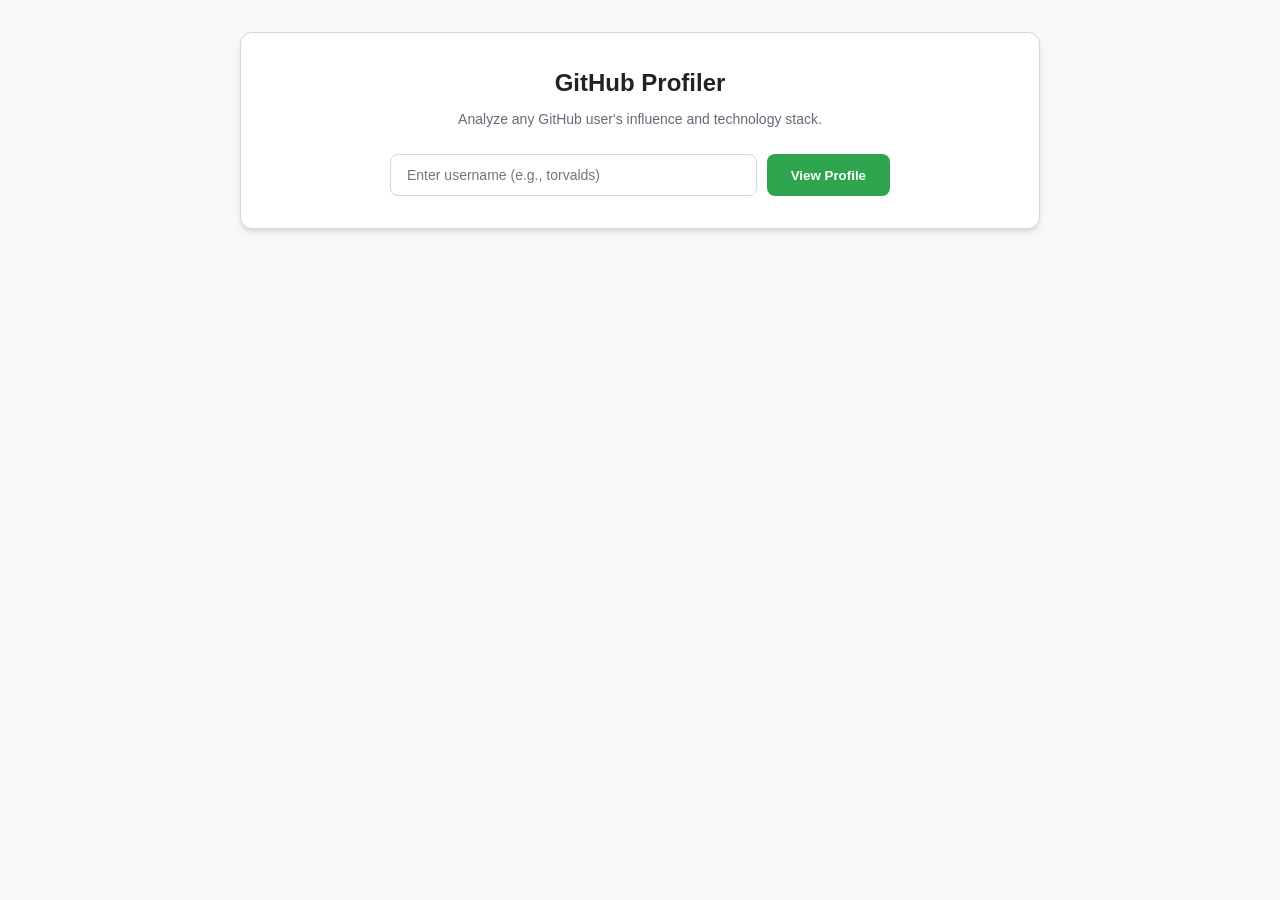
==== github_dashboard.html @ a8bfba99 "Add files via upload" ====
<!DOCTYPE html>
<html lang="en">
<head>
    <meta charset="UTF-8">
    <meta name="viewport" content="width=device-width, initial-scale=1.0">
    <title>GitHub Insight Dashboard</title>
    <style>
        :root {
            --primary: #2ea44f;
            --bg: #f6f8fa;
            --card-bg: #ffffff;
            --text-main: #1f2328;
            --text-sub: #636c76;
            --border: #d0d7de;
            --radius: 12px;
            --shadow: 0 4px 6px -1px rgba(0, 0, 0, 0.1), 0 2px 4px -1px rgba(0, 0, 0, 0.06);
        }

        * { box-sizing: border-box; margin: 0; padding: 0; }
        body { font-family: -apple-system, BlinkMacSystemFont, "Segoe UI", Helvetica, Arial, sans-serif; background: var(--bg); color: var(--text-main); line-height: 1.5; padding: 2rem 1rem; }

        .container { max-width: 800px; margin: 0 auto; }

        /* --- Search Section --- */
        .search-section { background: var(--card-bg); padding: 2rem; border-radius: var(--radius); border: 1px solid var(--border); box-shadow: var(--shadow); margin-bottom: 2rem; text-align: center; }
        .search-section h1 { font-size: 24px; margin-bottom: 8px; font-weight: 600; }
        .search-section p { color: var(--text-sub); margin-bottom: 1.5rem; font-size: 14px; }
        .search-group { display: flex; gap: 10px; max-width: 500px; margin: 0 auto; }
        
        input { flex: 1; padding: 0.75rem 1rem; border-radius: 8px; border: 1px solid var(--border); font-size: 14px; outline: none; transition: border-color 0.2s; }
        input:focus { border-color: var(--primary); box-shadow: 0 0 0 3px rgba(46, 164, 79, 0.2); }
        
        .btn-primary { background: var(--primary); color: white; border: none; padding: 0 1.5rem; border-radius: 8px; font-weight: 600; cursor: pointer; transition: transform 0.1s, background 0.2s; display: flex; align-items: center; gap: 8px; }
        .btn-primary:hover { background: #2c974b; }
        .btn-primary:active { transform: scale(0.98); }
        .btn-primary:disabled { opacity: 0.7; cursor: not-allowed; }

        /* --- Dashboard Layout --- */
        .dashboard { display: grid; grid-template-columns: 1fr; gap: 1.5rem; animation: fadeIn 0.4s ease-out; }
        @keyframes fadeIn { from { opacity: 0; transform: translateY(10px); } to { opacity: 1; transform: translateY(0); } }

        .card { background: var(--card-bg); border: 1px solid var(--border); border-radius: var(--radius); padding: 1.5rem; box-shadow: 0 1px 3px rgba(0,0,0,0.05); }

        /* --- Profile Card --- */
        .profile-header { display: flex; gap: 1.5rem; align-items: flex-start; }
        .avatar { width: 100px; height: 100px; border-radius: 50%; border: 3px solid #fff; box-shadow: 0 0 0 1px var(--border); }
        .profile-info h2 { font-size: 22px; margin-bottom: 2px; }
        .username { color: var(--text-sub); font-size: 16px; margin-bottom: 10px; display: block; }
        .bio { font-size: 14px; margin-bottom: 15px; }
        .meta-list { display: flex; gap: 15px; flex-wrap: wrap; list-style: none; font-size: 13px; color: var(--text-sub); }
        .meta-list span { display: flex; align-items: center; gap: 4px; }

        /* --- Stats Grid --- */
        .stats-grid { display: grid; grid-template-columns: repeat(auto-fit, minmax(150px, 1fr)); gap: 1rem; }
        .stat-item { text-align: center; padding: 1rem; background: #f8fafc; border-radius: 10px; border: 1px solid #edf2f7; }
        .stat-val { font-size: 20px; font-weight: 700; display: block; }
        .stat-label { font-size: 12px; color: var(--text-sub); text-transform: uppercase; letter-spacing: 0.5px; }

        /* --- Repos List --- */
        .repo-grid { display: grid; grid-template-columns: repeat(auto-fit, minmax(300px, 1fr)); gap: 1rem; }
        .repo-card { border: 1px solid var(--border); padding: 1.25rem; border-radius: 10px; text-decoration: none; color: inherit; transition: border-color 0.2s, box-shadow 0.2s; position: relative; overflow: hidden; }
        .repo-card:hover { border-color: var(--primary); box-shadow: var(--shadow); }
        .repo-name { font-weight: 600; color: #0969da; margin-bottom: 8px; display: block; }
        .repo-desc { font-size: 13px; color: var(--text-sub); margin-bottom: 15px; height: 40px; overflow: hidden; display: -webkit-box; -webkit-line-clamp: 2; -webkit-box-orient: vertical; }
        .repo-footer { display: flex; justify-content: space-between; font-size: 12px; color: var(--text-sub); align-items: center; }

        /* --- Language Progress --- */
        .lang-container { margin-top: 10px; }
        .lang-bar { height: 10px; display: flex; border-radius: 50px; overflow: hidden; background: #eee; margin-bottom: 15px; }
        .lang-legend { display: grid; grid-template-columns: repeat(auto-fill, minmax(120px, 1fr)); gap: 10px; }
        .lang-dot { width: 8px; height: 8px; border-radius: 50%; display: inline-block; }

        /* --- Loading / Utilities --- */
        .hidden { display: none; }
        .skeleton { background: #e1e4e8; background-image: linear-gradient(90deg, #e1e4e8 0px, #f6f8fa 40px, #e1e4e8 80px); background-size: 600px; animation: shine 1.6s infinite linear; }
        @keyframes shine { 0% { background-position: -100px; } 100% { background-position: 500px; } }
        
        .spinner { width: 18px; height: 18px; border: 2px solid rgba(255,255,255,0.3); border-top-color: white; border-radius: 50%; animation: spin 0.8s linear infinite; }
        @keyframes spin { to { transform: rotate(360deg); } }

        .error-msg { background: #ffebe9; color: #d1242f; padding: 1rem; border-radius: 8px; border: 1px solid rgba(209,36,47,0.2); font-size: 14px; margin-top: 1rem; }
    </style>
</head>
<body>

<div class="container">
    <div class="search-section">
        <h1>GitHub Profiler</h1>
        <p>Analyze any GitHub user's influence and technology stack.</p>
        <div class="search-group">
            <input type="text" id="usernameInput" placeholder="Enter username (e.g., torvalds)" spellcheck="false">
            <button class="btn-primary" id="goBtn" onclick="fetchGitHub()">
                <span>View Profile</span>
            </button>
        </div>
        <div id="errMsg" class="error-msg hidden"></div>
    </div>

    <div id="loading" class="hidden">
        <div class="card" style="height: 200px; margin-bottom: 1.5rem; background: #f0f2f5;">
            <div class="skeleton" style="width: 100px; height: 100px; border-radius: 50%; margin-bottom: 1rem;"></div>
            <div class="skeleton" style="width: 200px; height: 20px; border-radius: 4px;"></div>
        </div>
    </div>

    <div id="dashboard" class="dashboard hidden">
        <div class="card profile-header">
            <img class="avatar" id="avatar" src="" alt="User Avatar">
            <div class="profile-info">
                <h2 id="profName"></h2>
                <span class="username" id="profLogin"></span>
                <p class="bio" id="profBio"></p>
                <div class="meta-list">
                    <span><strong><span id="profFollowers">0</span></strong> followers</span>
                    <span>•</span>
                    <span><strong><span id="profFollowing">0</span></strong> following</span>
                    <span id="locWrapper">📍 <span id="profLocation"></span></span>
                </div>
            </div>
        </div>

        <div class="stats-grid">
            <div class="card stat-item"><span class="stat-val" id="statRepos">0</span><span class="stat-label">Repositories</span></div>
            <div class="card stat-item"><span class="stat-val" id="statStars">0</span><span class="stat-label">Total Stars</span></div>
            <div class="card stat-item"><span class="stat-val" id="statForks">0</span><span class="stat-label">Total Forks</span></div>
            <div class="card stat-item"><span class="stat-val" id="statGists">0</span><span class="stat-label">Public Gists</span></div>
        </div>

        <div class="card">
            <h3 style="margin-bottom: 1rem; font-size: 16px;">Top Languages</h3>
            <div class="lang-container">
                <div class="lang-bar" id="langBar"></div>
                <div class="lang-legend" id="langLegend"></div>
            </div>
        </div>

        <div>
            <h3 style="margin-bottom: 1rem; font-size: 16px;">Popular Repositories</h3>
            <div class="repo-grid" id="reposList"></div>
        </div>
    </div>
</div>

<script>
const langColors = {
    JavaScript: '#f1e05a', TypeScript: '#3178c6', Python: '#3572A5', 
    HTML: '#e34c26', CSS: '#563d7c', Java: '#b07219', 'C++': '#f34b7d', 
    C: '#555555', PHP: '#4F5D95', Go: '#00ADD8', Rust: '#dea584', 
    Swift: '#F05138', Kotlin: '#A97BFF', Ruby: '#701516', Shell: '#89e051',
    default: '#8b8b8b'
};

async function fetchGitHub() {
    const user = document.getElementById('usernameInput').value.trim();
    if (!user) return;

    const btn = document.getElementById('goBtn');
    const err = document.getElementById('errMsg');
    const dash = document.getElementById('dashboard');
    const loading = document.getElementById('loading');

    // UI Reset
    err.classList.add('hidden');
    dash.classList.add('hidden');
    loading.classList.remove('hidden');
    btn.disabled = true;
    btn.innerHTML = '<div class="spinner"></div>';

    try {
        const [profRes, reposRes] = await Promise.all([
            fetch(`https://api.github.com/users/${user}`),
            fetch(`https://api.github.com/users/${user}/repos?per_page=100&sort=updated`)
        ]);

        if (!profRes.ok) throw new Error('Could not find that GitHub user.');
        
        const prof = await profRes.json();
        const repos = await reposRes.json();

        // Populate Profile
        document.getElementById('avatar').src = prof.avatar_url;
        document.getElementById('profName').innerText = prof.name || prof.login;
        document.getElementById('profLogin').innerText = `@${prof.login}`;
        document.getElementById('profBio').innerText = prof.bio || "This user hasn't added a bio yet.";
        document.getElementById('profFollowers').innerText = prof.followers.toLocaleString();
        document.getElementById('profFollowing').innerText = prof.following.toLocaleString();
        
        const loc = document.getElementById('profLocation');
        if (prof.location) {
            loc.innerText = prof.location;
            document.getElementById('locWrapper').style.display = 'inline-flex';
        } else {
            document.getElementById('locWrapper').style.display = 'none';
        }

        // Stats
        document.getElementById('statRepos').innerText = prof.public_repos;
        document.getElementById('statGists').innerText = prof.public_gists;
        
        const stars = repos.reduce((a, r) => a + r.stargazers_count, 0);
        const forks = repos.reduce((a, r) => a + r.forks_count, 0);
        document.getElementById('statStars').innerText = stars.toLocaleString();
        document.getElementById('statForks').innerText = forks.toLocaleString();

        // Repositories
        const topRepos = repos.sort((a,b) => b.stargazers_count - a.stargazers_count).slice(0, 6);
        document.getElementById('reposList').innerHTML = topRepos.map(r => `
            <a href="${r.html_url}" target="_blank" class="repo-card card">
                <span class="repo-name">${r.name}</span>
                <p class="repo-desc">${r.description || 'No description provided.'}</p>
                <div class="repo-footer">
                    <span style="display:flex; align-items:center; gap:5px;">
                        <span class="lang-dot" style="background:${langColors[r.language] || langColors.default}"></span>
                        ${r.language || 'Plain Text'}
                    </span>
                    <span>⭐ ${r.stargazers_count}</span>
                </div>
            </a>
        `).join('');

        // Languages
        const langMap = {};
        repos.forEach(r => { if(r.language) langMap[r.language] = (langMap[r.language] || 0) + 1; });
        const sortedLangs = Object.entries(langMap).sort((a,b) => b[1] - a[1]).slice(0, 5);
        const totalLangs = Object.values(langMap).reduce((a,b) => a+b, 0);

        document.getElementById('langBar').innerHTML = sortedLangs.map(([l, c]) => 
            `<div style="width:${(c/totalLangs)*100}%; background:${langColors[l] || langColors.default}"></div>`
        ).join('');
        
        document.getElementById('langLegend').innerHTML = sortedLangs.map(([l, c]) => `
            <div style="font-size:12px; display:flex; align-items:center; gap:6px;">
                <span class="lang-dot" style="background:${langColors[l] || langColors.default}"></span>
                ${l} <span style="color:var(--text-sub)">${Math.round((c/totalLangs)*100)}%</span>
            </div>
        `).join('');

        dash.classList.remove('hidden');
    } catch (e) {
        err.innerText = e.message;
        err.classList.remove('hidden');
    } finally {
        loading.classList.add('hidden');
        btn.disabled = false;
        btn.innerText = 'View Profile';
    }
}

document.getElementById('usernameInput').addEventListener('keypress', e => { if(e.key === 'Enter') fetchGitHub(); });
</script>
</body>
</html>
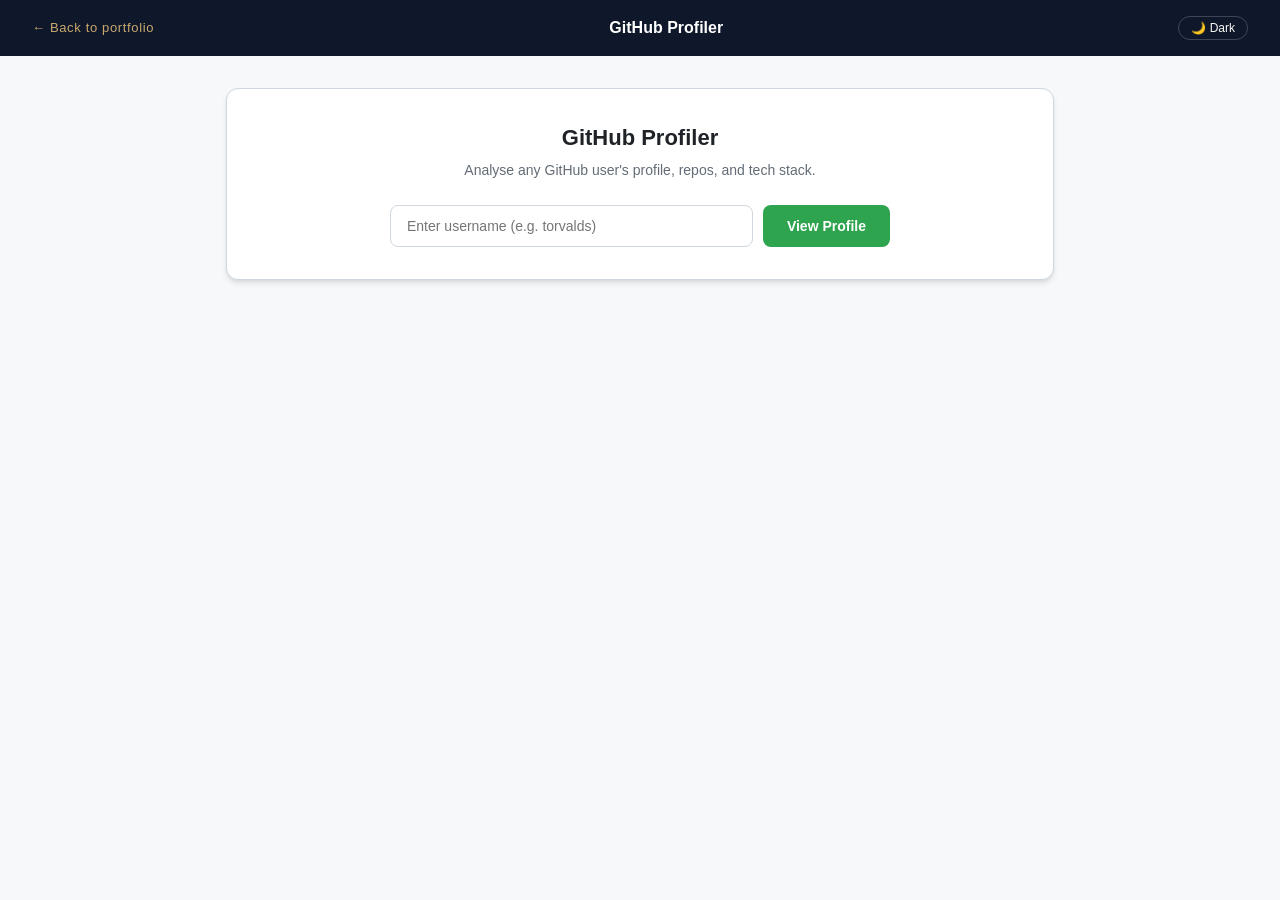
==== commit 2bd65539: "Revamp GitHub dashboard layout and styles Updated the title and improved styling for various element" ====
--- a/github_dashboard.html
+++ b/github_dashboard.html
@@ -3,7 +3,7 @@
 <head>
     <meta charset="UTF-8">
     <meta name="viewport" content="width=device-width, initial-scale=1.0">
-    <title>GitHub Insight Dashboard</title>
+    <title>GitHub Profiler – Muhammad Sani Ahmad</title>
     <style>
         :root {
             --primary: #2ea44f;
@@ -13,240 +13,261 @@
             --text-sub: #636c76;
             --border: #d0d7de;
             --radius: 12px;
-            --shadow: 0 4px 6px -1px rgba(0, 0, 0, 0.1), 0 2px 4px -1px rgba(0, 0, 0, 0.06);
+            --shadow: 0 4px 6px -1px rgba(0,0,0,0.1),0 2px 4px -1px rgba(0,0,0,0.06);
         }
-
-        * { box-sizing: border-box; margin: 0; padding: 0; }
-        body { font-family: -apple-system, BlinkMacSystemFont, "Segoe UI", Helvetica, Arial, sans-serif; background: var(--bg); color: var(--text-main); line-height: 1.5; padding: 2rem 1rem; }
-
-        .container { max-width: 800px; margin: 0 auto; }
-
-        /* --- Search Section --- */
-        .search-section { background: var(--card-bg); padding: 2rem; border-radius: var(--radius); border: 1px solid var(--border); box-shadow: var(--shadow); margin-bottom: 2rem; text-align: center; }
-        .search-section h1 { font-size: 24px; margin-bottom: 8px; font-weight: 600; }
-        .search-section p { color: var(--text-sub); margin-bottom: 1.5rem; font-size: 14px; }
-        .search-group { display: flex; gap: 10px; max-width: 500px; margin: 0 auto; }
-        
-        input { flex: 1; padding: 0.75rem 1rem; border-radius: 8px; border: 1px solid var(--border); font-size: 14px; outline: none; transition: border-color 0.2s; }
-        input:focus { border-color: var(--primary); box-shadow: 0 0 0 3px rgba(46, 164, 79, 0.2); }
-        
-        .btn-primary { background: var(--primary); color: white; border: none; padding: 0 1.5rem; border-radius: 8px; font-weight: 600; cursor: pointer; transition: transform 0.1s, background 0.2s; display: flex; align-items: center; gap: 8px; }
-        .btn-primary:hover { background: #2c974b; }
-        .btn-primary:active { transform: scale(0.98); }
-        .btn-primary:disabled { opacity: 0.7; cursor: not-allowed; }
-
-        /* --- Dashboard Layout --- */
-        .dashboard { display: grid; grid-template-columns: 1fr; gap: 1.5rem; animation: fadeIn 0.4s ease-out; }
-        @keyframes fadeIn { from { opacity: 0; transform: translateY(10px); } to { opacity: 1; transform: translateY(0); } }
-
-        .card { background: var(--card-bg); border: 1px solid var(--border); border-radius: var(--radius); padding: 1.5rem; box-shadow: 0 1px 3px rgba(0,0,0,0.05); }
-
-        /* --- Profile Card --- */
-        .profile-header { display: flex; gap: 1.5rem; align-items: flex-start; }
-        .avatar { width: 100px; height: 100px; border-radius: 50%; border: 3px solid #fff; box-shadow: 0 0 0 1px var(--border); }
-        .profile-info h2 { font-size: 22px; margin-bottom: 2px; }
-        .username { color: var(--text-sub); font-size: 16px; margin-bottom: 10px; display: block; }
-        .bio { font-size: 14px; margin-bottom: 15px; }
-        .meta-list { display: flex; gap: 15px; flex-wrap: wrap; list-style: none; font-size: 13px; color: var(--text-sub); }
-        .meta-list span { display: flex; align-items: center; gap: 4px; }
-
-        /* --- Stats Grid --- */
-        .stats-grid { display: grid; grid-template-columns: repeat(auto-fit, minmax(150px, 1fr)); gap: 1rem; }
-        .stat-item { text-align: center; padding: 1rem; background: #f8fafc; border-radius: 10px; border: 1px solid #edf2f7; }
-        .stat-val { font-size: 20px; font-weight: 700; display: block; }
-        .stat-label { font-size: 12px; color: var(--text-sub); text-transform: uppercase; letter-spacing: 0.5px; }
-
-        /* --- Repos List --- */
-        .repo-grid { display: grid; grid-template-columns: repeat(auto-fit, minmax(300px, 1fr)); gap: 1rem; }
-        .repo-card { border: 1px solid var(--border); padding: 1.25rem; border-radius: 10px; text-decoration: none; color: inherit; transition: border-color 0.2s, box-shadow 0.2s; position: relative; overflow: hidden; }
-        .repo-card:hover { border-color: var(--primary); box-shadow: var(--shadow); }
-        .repo-name { font-weight: 600; color: #0969da; margin-bottom: 8px; display: block; }
-        .repo-desc { font-size: 13px; color: var(--text-sub); margin-bottom: 15px; height: 40px; overflow: hidden; display: -webkit-box; -webkit-line-clamp: 2; -webkit-box-orient: vertical; }
-        .repo-footer { display: flex; justify-content: space-between; font-size: 12px; color: var(--text-sub); align-items: center; }
-
-        /* --- Language Progress --- */
-        .lang-container { margin-top: 10px; }
-        .lang-bar { height: 10px; display: flex; border-radius: 50px; overflow: hidden; background: #eee; margin-bottom: 15px; }
-        .lang-legend { display: grid; grid-template-columns: repeat(auto-fill, minmax(120px, 1fr)); gap: 10px; }
-        .lang-dot { width: 8px; height: 8px; border-radius: 50%; display: inline-block; }
-
-        /* --- Loading / Utilities --- */
-        .hidden { display: none; }
-        .skeleton { background: #e1e4e8; background-image: linear-gradient(90deg, #e1e4e8 0px, #f6f8fa 40px, #e1e4e8 80px); background-size: 600px; animation: shine 1.6s infinite linear; }
-        @keyframes shine { 0% { background-position: -100px; } 100% { background-position: 500px; } }
-        
-        .spinner { width: 18px; height: 18px; border: 2px solid rgba(255,255,255,0.3); border-top-color: white; border-radius: 50%; animation: spin 0.8s linear infinite; }
-        @keyframes spin { to { transform: rotate(360deg); } }
-
-        .error-msg { background: #ffebe9; color: #d1242f; padding: 1rem; border-radius: 8px; border: 1px solid rgba(209,36,47,0.2); font-size: 14px; margin-top: 1rem; }
+        body.dark {
+            --bg: #020617;
+            --card-bg: #0f172a;
+            --text-main: #f8fafc;
+            --text-sub: #94a3b8;
+            --border: #1f2937;
+            --shadow: 0 4px 6px -1px rgba(0,0,0,0.4);
+        }
+        *{box-sizing:border-box;margin:0;padding:0}
+        body{font-family:-apple-system,BlinkMacSystemFont,"Segoe UI",Helvetica,Arial,sans-serif;background:var(--bg);color:var(--text-main);line-height:1.5;transition:background 0.2s,color 0.2s}
+
+        nav{display:flex;justify-content:space-between;align-items:center;padding:1rem 2rem;background:#0f172a;position:sticky;top:0;z-index:10}
+        .nav-back{color:#c9a96e;text-decoration:none;font-size:13px;letter-spacing:0.05em}
+        .nav-back:hover{text-decoration:underline}
+        .nav-logo{font-weight:600;font-size:1rem;color:#fff}
+        .theme-toggle{background:none;border:1px solid rgba(255,255,255,0.2);color:#f8f6f1;padding:4px 12px;border-radius:20px;cursor:pointer;font-size:12px}
+
+        .container{max-width:860px;margin:0 auto;padding:2rem 1rem}
+
+        .search-section{background:var(--card-bg);padding:2rem;border-radius:var(--radius);border:1px solid var(--border);box-shadow:var(--shadow);margin-bottom:2rem;text-align:center}
+        .search-section h1{font-size:22px;margin-bottom:6px;font-weight:700}
+        .search-section p{color:var(--text-sub);margin-bottom:1.5rem;font-size:14px}
+        .search-group{display:flex;gap:10px;max-width:500px;margin:0 auto}
+
+        input{flex:1;padding:0.75rem 1rem;border-radius:8px;border:1px solid var(--border);font-size:14px;outline:none;transition:border-color 0.2s;background:var(--card-bg);color:var(--text-main)}
+        input:focus{border-color:var(--primary);box-shadow:0 0 0 3px rgba(46,164,79,0.2)}
+
+        .btn-primary{background:var(--primary);color:white;border:none;padding:0 1.5rem;border-radius:8px;font-weight:600;cursor:pointer;transition:background 0.2s;white-space:nowrap;font-size:14px}
+        .btn-primary:hover{background:#2c974b}
+        .btn-primary:disabled{opacity:0.6;cursor:not-allowed}
+
+        .dashboard{display:grid;grid-template-columns:1fr;gap:1.5rem;animation:fadeIn 0.4s ease-out}
+        @keyframes fadeIn{from{opacity:0;transform:translateY(10px)}to{opacity:1;transform:translateY(0)}}
+
+        .card{background:var(--card-bg);border:1px solid var(--border);border-radius:var(--radius);padding:1.5rem;box-shadow:0 1px 3px rgba(0,0,0,0.05)}
+
+        .profile-header{display:flex;gap:1.5rem;align-items:flex-start}
+        .avatar{width:90px;height:90px;border-radius:50%;border:3px solid var(--card-bg);box-shadow:0 0 0 1px var(--border)}
+        .profile-info h2{font-size:20px;margin-bottom:2px}
+        .username{color:var(--text-sub);font-size:15px;margin-bottom:8px;display:block}
+        .bio{font-size:13px;margin-bottom:12px;color:var(--text-sub)}
+        .meta-list{display:flex;gap:12px;flex-wrap:wrap;list-style:none;font-size:13px;color:var(--text-sub)}
+        .profile-link{display:inline-flex;align-items:center;gap:6px;margin-top:12px;font-size:13px;color:var(--primary);text-decoration:none;font-weight:500}
+        .profile-link:hover{text-decoration:underline}
+
+        .stats-grid{display:grid;grid-template-columns:repeat(4,1fr);gap:1rem}
+        .stat-item{text-align:center;padding:1rem;background:var(--bg);border-radius:10px;border:1px solid var(--border)}
+        .stat-val{font-size:22px;font-weight:700;display:block;color:var(--text-main)}
+        .stat-label{font-size:11px;color:var(--text-sub);text-transform:uppercase;letter-spacing:0.5px;margin-top:2px}
+
+        .repo-grid{display:grid;grid-template-columns:repeat(auto-fit,minmax(280px,1fr));gap:1rem}
+        .repo-card{border:1px solid var(--border);padding:1.25rem;border-radius:10px;text-decoration:none;color:inherit;transition:border-color 0.2s,box-shadow 0.2s;display:block;background:var(--card-bg)}
+        .repo-card:hover{border-color:var(--primary);box-shadow:var(--shadow)}
+        .repo-name{font-weight:600;color:#0969da;margin-bottom:6px;display:block;font-size:14px}
+        body.dark .repo-name{color:#58a6ff}
+        .repo-desc{font-size:13px;color:var(--text-sub);margin-bottom:12px;height:38px;overflow:hidden;display:-webkit-box;-webkit-line-clamp:2;-webkit-box-orient:vertical}
+        .repo-footer{display:flex;justify-content:space-between;font-size:12px;color:var(--text-sub);align-items:center}
+
+        .lang-bar{height:10px;display:flex;border-radius:50px;overflow:hidden;background:var(--border);margin-bottom:14px}
+        .lang-legend{display:grid;grid-template-columns:repeat(auto-fill,minmax(120px,1fr));gap:10px}
+        .lang-dot{width:8px;height:8px;border-radius:50%;display:inline-block;flex-shrink:0}
+
+        .hidden{display:none}
+        .skeleton{background:var(--border);background-image:linear-gradient(90deg,var(--border) 0px,var(--bg) 40px,var(--border) 80px);background-size:600px;animation:shine 1.6s infinite linear;border-radius:6px}
+        @keyframes shine{0%{background-position:-100px}100%{background-position:500px}}
+        .spinner{width:16px;height:16px;border:2px solid rgba(255,255,255,0.3);border-top-color:white;border-radius:50%;animation:spin 0.8s linear infinite;display:inline-block}
+        @keyframes spin{to{transform:rotate(360deg)}}
+        .error-msg{background:#ffebe9;color:#d1242f;padding:1rem;border-radius:8px;border:1px solid rgba(209,36,47,0.2);font-size:14px;margin-top:1rem}
+        body.dark .error-msg{background:#2d1117;color:#ff7b72}
+        .section-title{font-size:15px;font-weight:600;margin-bottom:1rem}
+        .joined{font-size:12px;color:var(--text-sub);margin-top:4px}
     </style>
 </head>
 <body>
 
+<nav>
+    <a href="../../index.html" class="nav-back">← Back to portfolio</a>
+    <span class="nav-logo">GitHub Profiler</span>
+    <button class="theme-toggle" onclick="toggleTheme()" id="themeBtn">🌙 Dark</button>
+</nav>
+
 <div class="container">
     <div class="search-section">
         <h1>GitHub Profiler</h1>
-        <p>Analyze any GitHub user's influence and technology stack.</p>
+        <p>Analyse any GitHub user's profile, repos, and tech stack.</p>
         <div class="search-group">
-            <input type="text" id="usernameInput" placeholder="Enter username (e.g., torvalds)" spellcheck="false">
-            <button class="btn-primary" id="goBtn" onclick="fetchGitHub()">
-                <span>View Profile</span>
-            </button>
+            <input type="text" id="usernameInput" placeholder="Enter username (e.g. torvalds)" spellcheck="false"/>
+            <button class="btn-primary" id="goBtn" onclick="fetchGitHub()">View Profile</button>
         </div>
         <div id="errMsg" class="error-msg hidden"></div>
     </div>
 
     <div id="loading" class="hidden">
-        <div class="card" style="height: 200px; margin-bottom: 1.5rem; background: #f0f2f5;">
-            <div class="skeleton" style="width: 100px; height: 100px; border-radius: 50%; margin-bottom: 1rem;"></div>
-            <div class="skeleton" style="width: 200px; height: 20px; border-radius: 4px;"></div>
-        </div>
-    </div>
-
-    <div id="dashboard" class="dashboard hidden">
-        <div class="card profile-header">
-            <img class="avatar" id="avatar" src="" alt="User Avatar">
-            <div class="profile-info">
-                <h2 id="profName"></h2>
-                <span class="username" id="profLogin"></span>
-                <p class="bio" id="profBio"></p>
-                <div class="meta-list">
-                    <span><strong><span id="profFollowers">0</span></strong> followers</span>
-                    <span>•</span>
-                    <span><strong><span id="profFollowing">0</span></strong> following</span>
-                    <span id="locWrapper">📍 <span id="profLocation"></span></span>
+        <div class="card" style="margin-bottom:1.5rem">
+            <div style="display:flex;gap:1.5rem;align-items:center">
+                <div class="skeleton" style="width:90px;height:90px;border-radius:50%;flex-shrink:0"></div>
+                <div style="flex:1">
+                    <div class="skeleton" style="width:180px;height:20px;margin-bottom:10px"></div>
+                    <div class="skeleton" style="width:120px;height:14px;margin-bottom:10px"></div>
+                    <div class="skeleton" style="width:260px;height:14px"></div>
                 </div>
             </div>
         </div>
-
+        <div style="display:grid;grid-template-columns:repeat(4,1fr);gap:1rem;margin-bottom:1.5rem">
+            <div class="skeleton card" style="height:80px"></div>
+            <div class="skeleton card" style="height:80px"></div>
+            <div class="skeleton card" style="height:80px"></div>
+            <div class="skeleton card" style="height:80px"></div>
+        </div>
+    </div>
+
+    <div id="dashboard" class="dashboard hidden">
+        <!-- Profile -->
+        <div class="card">
+            <div class="profile-header">
+                <img class="avatar" id="avatar" src="" alt="Avatar"/>
+                <div class="profile-info">
+                    <h2 id="profName"></h2>
+                    <span class="username" id="profLogin"></span>
+                    <p class="bio" id="profBio"></p>
+                    <div class="meta-list">
+                        <span>👥 <strong id="profFollowers">0</strong> followers</span>
+                        <span>·</span>
+                        <span><strong id="profFollowing">0</strong> following</span>
+                        <span id="locWrapper" class="hidden">📍 <span id="profLocation"></span></span>
+                    </div>
+                    <div class="joined" id="profJoined"></div>
+                    <a id="profLink" class="profile-link" href="#" target="_blank">View on GitHub →</a>
+                </div>
+            </div>
+        </div>
+
+        <!-- Stats -->
         <div class="stats-grid">
-            <div class="card stat-item"><span class="stat-val" id="statRepos">0</span><span class="stat-label">Repositories</span></div>
-            <div class="card stat-item"><span class="stat-val" id="statStars">0</span><span class="stat-label">Total Stars</span></div>
-            <div class="card stat-item"><span class="stat-val" id="statForks">0</span><span class="stat-label">Total Forks</span></div>
-            <div class="card stat-item"><span class="stat-val" id="statGists">0</span><span class="stat-label">Public Gists</span></div>
-        </div>
-
+            <div class="card stat-item"><span class="stat-val" id="statRepos">0</span><span class="stat-label">Repos</span></div>
+            <div class="card stat-item"><span class="stat-val" id="statStars">0</span><span class="stat-label">Stars</span></div>
+            <div class="card stat-item"><span class="stat-val" id="statForks">0</span><span class="stat-label">Forks</span></div>
+            <div class="card stat-item"><span class="stat-val" id="statGists">0</span><span class="stat-label">Gists</span></div>
+        </div>
+
+        <!-- Languages -->
         <div class="card">
-            <h3 style="margin-bottom: 1rem; font-size: 16px;">Top Languages</h3>
-            <div class="lang-container">
-                <div class="lang-bar" id="langBar"></div>
-                <div class="lang-legend" id="langLegend"></div>
-            </div>
-        </div>
-
+            <p class="section-title">Top Languages</p>
+            <div class="lang-bar" id="langBar"></div>
+            <div class="lang-legend" id="langLegend"></div>
+        </div>
+
+        <!-- Repos -->
         <div>
-            <h3 style="margin-bottom: 1rem; font-size: 16px;">Popular Repositories</h3>
+            <p class="section-title">Popular Repositories</p>
             <div class="repo-grid" id="reposList"></div>
         </div>
     </div>
 </div>
 
 <script>
-const langColors = {
-    JavaScript: '#f1e05a', TypeScript: '#3178c6', Python: '#3572A5', 
-    HTML: '#e34c26', CSS: '#563d7c', Java: '#b07219', 'C++': '#f34b7d', 
-    C: '#555555', PHP: '#4F5D95', Go: '#00ADD8', Rust: '#dea584', 
-    Swift: '#F05138', Kotlin: '#A97BFF', Ruby: '#701516', Shell: '#89e051',
-    default: '#8b8b8b'
-};
-
-async function fetchGitHub() {
-    const user = document.getElementById('usernameInput').value.trim();
-    if (!user) return;
-
-    const btn = document.getElementById('goBtn');
-    const err = document.getElementById('errMsg');
-    const dash = document.getElementById('dashboard');
-    const loading = document.getElementById('loading');
-
-    // UI Reset
+const langColors={JavaScript:'#f1e05a',TypeScript:'#3178c6',Python:'#3572A5',HTML:'#e34c26',CSS:'#563d7c',Java:'#b07219','C++':'#f34b7d',C:'#555555',PHP:'#4F5D95',Go:'#00ADD8',Rust:'#dea584',Swift:'#F05138',Kotlin:'#A97BFF',Ruby:'#701516',Shell:'#89e051',default:'#8b8b8b'};
+
+// Theme
+if(localStorage.getItem('theme')==='dark'){
+    document.body.classList.add('dark');
+    document.getElementById('themeBtn').textContent='☀️ Light';
+}
+function toggleTheme(){
+    document.body.classList.toggle('dark');
+    const dark=document.body.classList.contains('dark');
+    localStorage.setItem('theme',dark?'dark':'light');
+    document.getElementById('themeBtn').textContent=dark?'☀️ Light':'🌙 Dark';
+}
+
+async function fetchGitHub(){
+    const user=document.getElementById('usernameInput').value.trim();
+    if(!user) return;
+    const btn=document.getElementById('goBtn');
+    const err=document.getElementById('errMsg');
+    const dash=document.getElementById('dashboard');
+    const loading=document.getElementById('loading');
+
     err.classList.add('hidden');
     dash.classList.add('hidden');
     loading.classList.remove('hidden');
-    btn.disabled = true;
-    btn.innerHTML = '<div class="spinner"></div>';
-
-    try {
-        const [profRes, reposRes] = await Promise.all([
+    btn.disabled=true;
+    btn.innerHTML='<span class="spinner"></span>';
+
+    try{
+        const [profRes,reposRes]=await Promise.all([
             fetch(`https://api.github.com/users/${user}`),
             fetch(`https://api.github.com/users/${user}/repos?per_page=100&sort=updated`)
         ]);
-
-        if (!profRes.ok) throw new Error('Could not find that GitHub user.');
-        
-        const prof = await profRes.json();
-        const repos = await reposRes.json();
-
-        // Populate Profile
-        document.getElementById('avatar').src = prof.avatar_url;
-        document.getElementById('profName').innerText = prof.name || prof.login;
-        document.getElementById('profLogin').innerText = `@${prof.login}`;
-        document.getElementById('profBio').innerText = prof.bio || "This user hasn't added a bio yet.";
-        document.getElementById('profFollowers').innerText = prof.followers.toLocaleString();
-        document.getElementById('profFollowing').innerText = prof.following.toLocaleString();
-        
-        const loc = document.getElementById('profLocation');
-        if (prof.location) {
-            loc.innerText = prof.location;
-            document.getElementById('locWrapper').style.display = 'inline-flex';
-        } else {
-            document.getElementById('locWrapper').style.display = 'none';
+        if(!profRes.ok) throw new Error('Could not find that GitHub user. Check the username and try again.');
+        const prof=await profRes.json();
+        const repos=await reposRes.json();
+
+        document.getElementById('avatar').src=prof.avatar_url;
+        document.getElementById('profName').textContent=prof.name||prof.login;
+        document.getElementById('profLogin').textContent=`@${prof.login}`;
+        document.getElementById('profBio').textContent=prof.bio||"No bio provided.";
+        document.getElementById('profFollowers').textContent=prof.followers.toLocaleString();
+        document.getElementById('profFollowing').textContent=prof.following.toLocaleString();
+        document.getElementById('profJoined').textContent=`Joined ${new Date(prof.created_at).toLocaleDateString('en-GB',{year:'numeric',month:'long'})}`;
+        document.getElementById('profLink').href=prof.html_url;
+
+        if(prof.location){
+            document.getElementById('profLocation').textContent=prof.location;
+            document.getElementById('locWrapper').classList.remove('hidden');
         }
 
-        // Stats
-        document.getElementById('statRepos').innerText = prof.public_repos;
-        document.getElementById('statGists').innerText = prof.public_gists;
-        
-        const stars = repos.reduce((a, r) => a + r.stargazers_count, 0);
-        const forks = repos.reduce((a, r) => a + r.forks_count, 0);
-        document.getElementById('statStars').innerText = stars.toLocaleString();
-        document.getElementById('statForks').innerText = forks.toLocaleString();
-
-        // Repositories
-        const topRepos = repos.sort((a,b) => b.stargazers_count - a.stargazers_count).slice(0, 6);
-        document.getElementById('reposList').innerHTML = topRepos.map(r => `
-            <a href="${r.html_url}" target="_blank" class="repo-card card">
+        document.getElementById('statRepos').textContent=prof.public_repos.toLocaleString();
+        document.getElementById('statGists').textContent=prof.public_gists.toLocaleString();
+        document.getElementById('statStars').textContent=repos.reduce((a,r)=>a+r.stargazers_count,0).toLocaleString();
+        document.getElementById('statForks').textContent=repos.reduce((a,r)=>a+r.forks_count,0).toLocaleString();
+
+        // Top repos by stars
+        const topRepos=[...repos].sort((a,b)=>b.stargazers_count-a.stargazers_count).slice(0,6);
+        document.getElementById('reposList').innerHTML=topRepos.map(r=>`
+            <a href="${r.html_url}" target="_blank" class="repo-card">
                 <span class="repo-name">${r.name}</span>
-                <p class="repo-desc">${r.description || 'No description provided.'}</p>
+                <p class="repo-desc">${r.description||'No description provided.'}</p>
                 <div class="repo-footer">
-                    <span style="display:flex; align-items:center; gap:5px;">
-                        <span class="lang-dot" style="background:${langColors[r.language] || langColors.default}"></span>
-                        ${r.language || 'Plain Text'}
+                    <span style="display:flex;align-items:center;gap:5px">
+                        <span class="lang-dot" style="background:${langColors[r.language]||langColors.default}"></span>
+                        ${r.language||'Plain Text'}
                     </span>
-                    <span>⭐ ${r.stargazers_count}</span>
+                    <span>⭐ ${r.stargazers_count.toLocaleString()}</span>
                 </div>
             </a>
         `).join('');
 
         // Languages
-        const langMap = {};
-        repos.forEach(r => { if(r.language) langMap[r.language] = (langMap[r.language] || 0) + 1; });
-        const sortedLangs = Object.entries(langMap).sort((a,b) => b[1] - a[1]).slice(0, 5);
-        const totalLangs = Object.values(langMap).reduce((a,b) => a+b, 0);
-
-        document.getElementById('langBar').innerHTML = sortedLangs.map(([l, c]) => 
-            `<div style="width:${(c/totalLangs)*100}%; background:${langColors[l] || langColors.default}"></div>`
-        ).join('');
-        
-        document.getElementById('langLegend').innerHTML = sortedLangs.map(([l, c]) => `
-            <div style="font-size:12px; display:flex; align-items:center; gap:6px;">
-                <span class="lang-dot" style="background:${langColors[l] || langColors.default}"></span>
-                ${l} <span style="color:var(--text-sub)">${Math.round((c/totalLangs)*100)}%</span>
+        const langMap={};
+        repos.forEach(r=>{if(r.language) langMap[r.language]=(langMap[r.language]||0)+1;});
+        const sorted=Object.entries(langMap).sort((a,b)=>b[1]-a[1]).slice(0,6);
+        const total=Object.values(langMap).reduce((a,b)=>a+b,0);
+        document.getElementById('langBar').innerHTML=sorted.map(([l,c])=>`<div style="width:${(c/total)*100}%;background:${langColors[l]||langColors.default}"></div>`).join('');
+        document.getElementById('langLegend').innerHTML=sorted.map(([l,c])=>`
+            <div style="font-size:12px;display:flex;align-items:center;gap:6px;color:var(--text-main)">
+                <span class="lang-dot" style="background:${langColors[l]||langColors.default}"></span>
+                ${l} <span style="color:var(--text-sub)">${Math.round((c/total)*100)}%</span>
             </div>
         `).join('');
 
         dash.classList.remove('hidden');
-    } catch (e) {
-        err.innerText = e.message;
+    }catch(e){
+        err.textContent=e.message;
         err.classList.remove('hidden');
-    } finally {
+    }finally{
         loading.classList.add('hidden');
-        btn.disabled = false;
-        btn.innerText = 'View Profile';
+        btn.disabled=false;
+        btn.textContent='View Profile';
     }
 }
 
-document.getElementById('usernameInput').addEventListener('keypress', e => { if(e.key === 'Enter') fetchGitHub(); });
+document.getElementById('usernameInput').addEventListener('keypress',e=>{if(e.key==='Enter') fetchGitHub();});
 </script>
 </body>
-</html>+</html>
